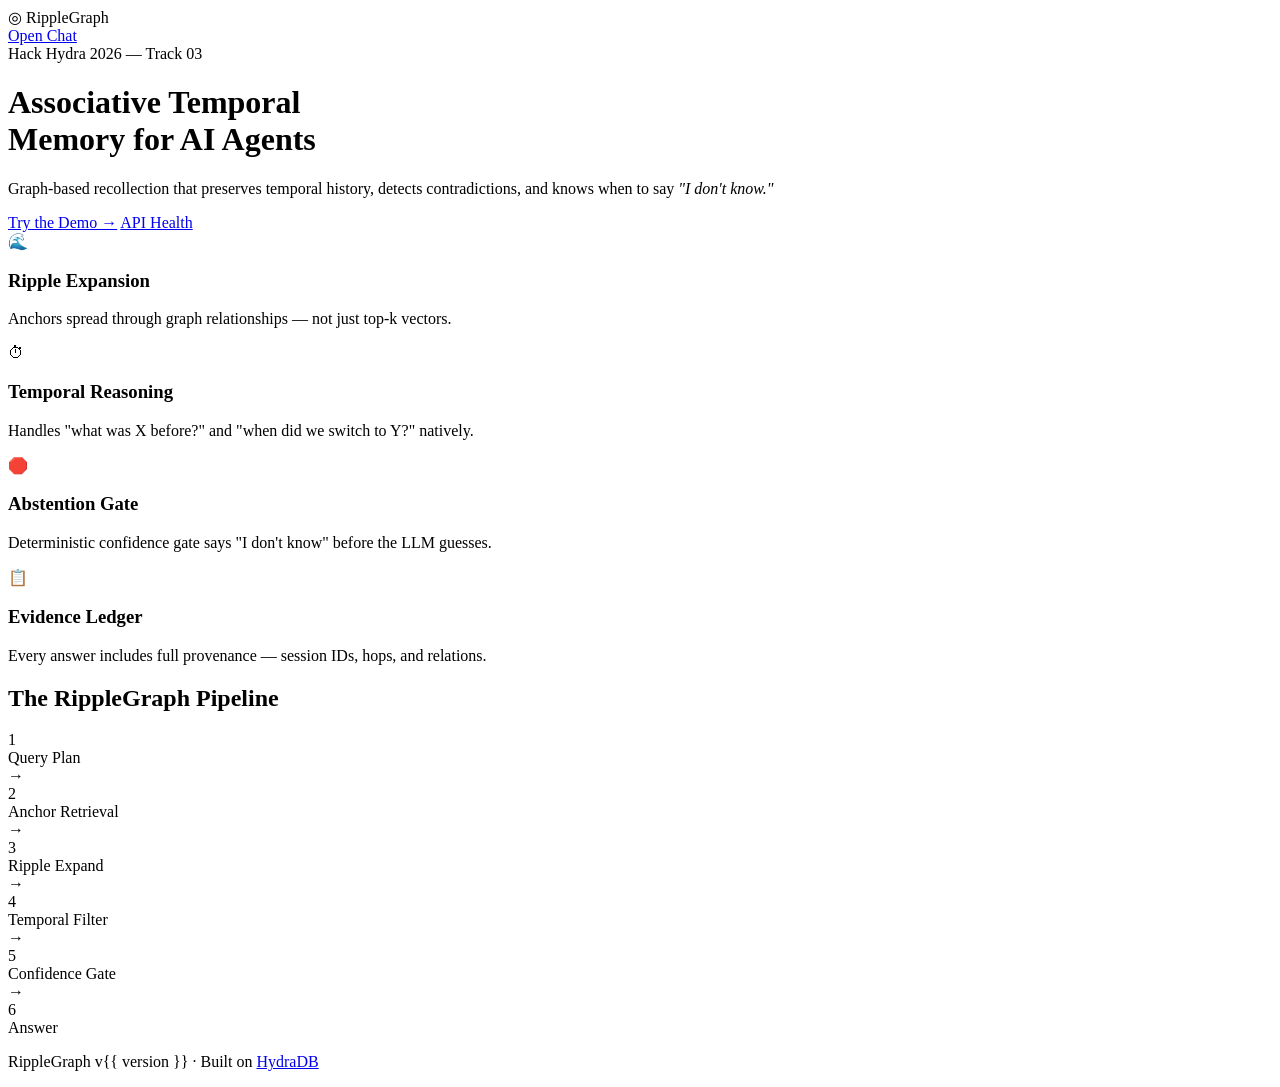
==== src/ripplegraph/api/templates/index.html @ 95797580 "BUILD complete" ====
<!DOCTYPE html>
<html lang="en">
<head>
    <meta charset="UTF-8">
    <meta name="viewport" content="width=device-width, initial-scale=1.0">
    <title>RippleGraph — Associative Temporal Memory</title>
    <meta name="description" content="RippleGraph: Associative Temporal Memory for Long-Running AI Agents. Graph-based cross-session memory retrieval.">
    <link rel="preconnect" href="https://fonts.googleapis.com">
    <link href="https://fonts.googleapis.com/css2?family=Inter:wght@300;400;500;600;700&display=swap" rel="stylesheet">
    <link rel="stylesheet" href="/static/style.css">
</head>
<body>
    <div class="landing">
        <nav class="nav">
            <div class="nav-brand">
                <span class="logo-icon">◎</span>
                <span class="logo-text">RippleGraph</span>
            </div>
            <div class="nav-links">
                <a href="/chat" class="btn btn-primary">Open Chat</a>
            </div>
        </nav>

        <main class="hero">
            <div class="hero-badge">Hack Hydra 2026 — Track 03</div>
            <h1>Associative Temporal<br>Memory for AI Agents</h1>
            <p class="hero-sub">
                Graph-based recollection that preserves temporal history, 
                detects contradictions, and knows when to say <em>"I don't know."</em>
            </p>
            <div class="hero-actions">
                <a href="/chat" class="btn btn-hero">Try the Demo →</a>
                <a href="/health" class="btn btn-outline">API Health</a>
            </div>

            <div class="features-grid">
                <div class="feature-card">
                    <div class="feature-icon">🌊</div>
                    <h3>Ripple Expansion</h3>
                    <p>Anchors spread through graph relationships — not just top-k vectors.</p>
                </div>
                <div class="feature-card">
                    <div class="feature-icon">⏱</div>
                    <h3>Temporal Reasoning</h3>
                    <p>Handles "what was X before?" and "when did we switch to Y?" natively.</p>
                </div>
                <div class="feature-card">
                    <div class="feature-icon">🛑</div>
                    <h3>Abstention Gate</h3>
                    <p>Deterministic confidence gate says "I don't know" before the LLM guesses.</p>
                </div>
                <div class="feature-card">
                    <div class="feature-icon">📋</div>
                    <h3>Evidence Ledger</h3>
                    <p>Every answer includes full provenance — session IDs, hops, and relations.</p>
                </div>
            </div>

            <div class="pipeline-section">
                <h2>The RippleGraph Pipeline</h2>
                <div class="pipeline">
                    <div class="pipeline-step">
                        <div class="step-num">1</div>
                        <div class="step-label">Query Plan</div>
                    </div>
                    <div class="pipeline-arrow">→</div>
                    <div class="pipeline-step">
                        <div class="step-num">2</div>
                        <div class="step-label">Anchor Retrieval</div>
                    </div>
                    <div class="pipeline-arrow">→</div>
                    <div class="pipeline-step">
                        <div class="step-num">3</div>
                        <div class="step-label">Ripple Expand</div>
                    </div>
                    <div class="pipeline-arrow">→</div>
                    <div class="pipeline-step">
                        <div class="step-num">4</div>
                        <div class="step-label">Temporal Filter</div>
                    </div>
                    <div class="pipeline-arrow">→</div>
                    <div class="pipeline-step">
                        <div class="step-num">5</div>
                        <div class="step-label">Confidence Gate</div>
                    </div>
                    <div class="pipeline-arrow">→</div>
                    <div class="pipeline-step">
                        <div class="step-num">6</div>
                        <div class="step-label">Answer</div>
                    </div>
                </div>
            </div>
        </main>

        <footer class="footer">
            <p>RippleGraph v{{ version }} · Built on <a href="https://hydradb.com" target="_blank">HydraDB</a></p>
        </footer>
    </div>
</body>
</html>
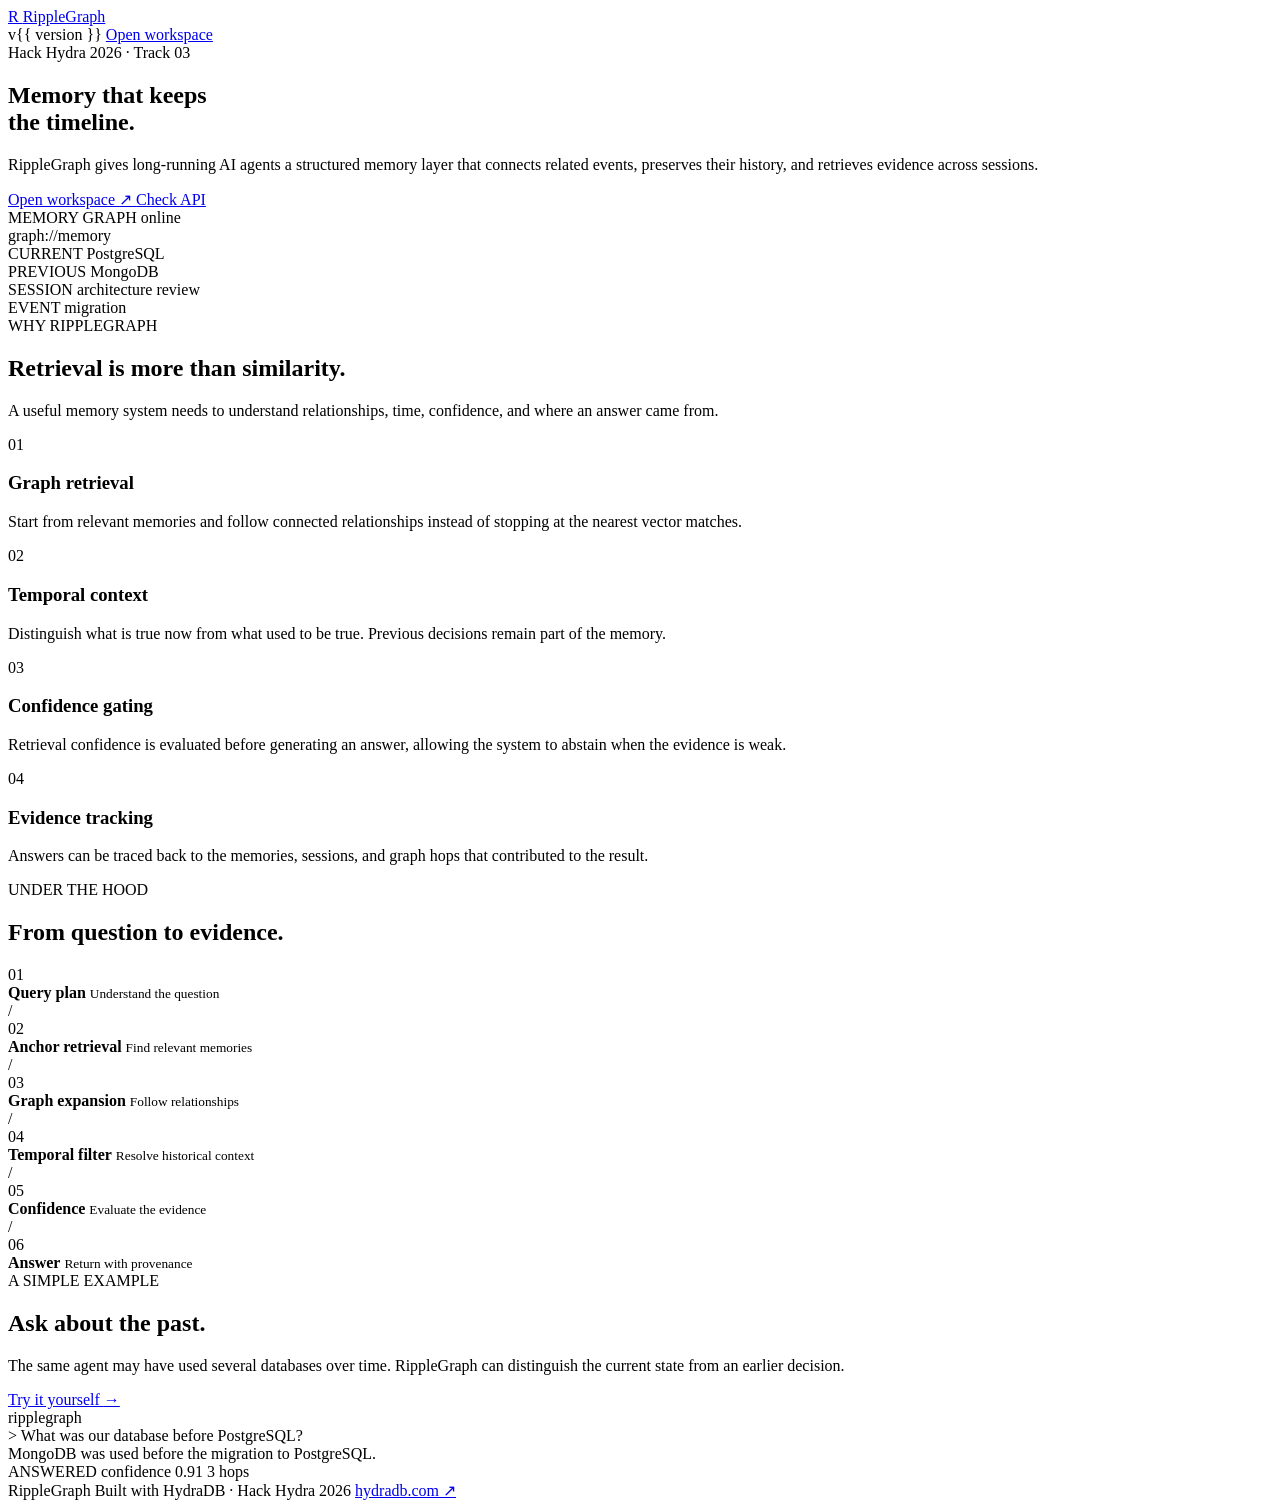
==== commit 8261f1fa: "feat: implement FastAPI service with graph-based associative retrieval and ingestion pipeline" ====
--- a/src/ripplegraph/api/templates/index.html
+++ b/src/ripplegraph/api/templates/index.html
@@ -3,98 +3,416 @@
 <head>
     <meta charset="UTF-8">
     <meta name="viewport" content="width=device-width, initial-scale=1.0">
-    <title>RippleGraph — Associative Temporal Memory</title>
-    <meta name="description" content="RippleGraph: Associative Temporal Memory for Long-Running AI Agents. Graph-based cross-session memory retrieval.">
+
+    <title>RippleGraph</title>
+
+    <meta
+        name="description"
+        content="RippleGraph is a graph-based temporal memory system for long-running AI agents."
+    >
+
     <link rel="preconnect" href="https://fonts.googleapis.com">
-    <link href="https://fonts.googleapis.com/css2?family=Inter:wght@300;400;500;600;700&display=swap" rel="stylesheet">
+    <link
+        href="https://fonts.googleapis.com/css2?family=DM+Sans:wght@400;500;600;700&family=JetBrains+Mono:wght@400;500&display=swap"
+        rel="stylesheet"
+    >
+
     <link rel="stylesheet" href="/static/style.css">
 </head>
+
 <body>
-    <div class="landing">
-        <nav class="nav">
-            <div class="nav-brand">
-                <span class="logo-icon">◎</span>
-                <span class="logo-text">RippleGraph</span>
-            </div>
-            <div class="nav-links">
-                <a href="/chat" class="btn btn-primary">Open Chat</a>
-            </div>
-        </nav>
-
-        <main class="hero">
-            <div class="hero-badge">Hack Hydra 2026 — Track 03</div>
-            <h1>Associative Temporal<br>Memory for AI Agents</h1>
-            <p class="hero-sub">
-                Graph-based recollection that preserves temporal history, 
-                detects contradictions, and knows when to say <em>"I don't know."</em>
-            </p>
-            <div class="hero-actions">
-                <a href="/chat" class="btn btn-hero">Try the Demo →</a>
-                <a href="/health" class="btn btn-outline">API Health</a>
-            </div>
-
-            <div class="features-grid">
-                <div class="feature-card">
-                    <div class="feature-icon">🌊</div>
-                    <h3>Ripple Expansion</h3>
-                    <p>Anchors spread through graph relationships — not just top-k vectors.</p>
-                </div>
-                <div class="feature-card">
-                    <div class="feature-icon">⏱</div>
-                    <h3>Temporal Reasoning</h3>
-                    <p>Handles "what was X before?" and "when did we switch to Y?" natively.</p>
-                </div>
-                <div class="feature-card">
-                    <div class="feature-icon">🛑</div>
-                    <h3>Abstention Gate</h3>
-                    <p>Deterministic confidence gate says "I don't know" before the LLM guesses.</p>
-                </div>
-                <div class="feature-card">
-                    <div class="feature-icon">📋</div>
-                    <h3>Evidence Ledger</h3>
-                    <p>Every answer includes full provenance — session IDs, hops, and relations.</p>
-                </div>
-            </div>
-
-            <div class="pipeline-section">
-                <h2>The RippleGraph Pipeline</h2>
-                <div class="pipeline">
-                    <div class="pipeline-step">
-                        <div class="step-num">1</div>
-                        <div class="step-label">Query Plan</div>
-                    </div>
-                    <div class="pipeline-arrow">→</div>
-                    <div class="pipeline-step">
-                        <div class="step-num">2</div>
-                        <div class="step-label">Anchor Retrieval</div>
-                    </div>
-                    <div class="pipeline-arrow">→</div>
-                    <div class="pipeline-step">
-                        <div class="step-num">3</div>
-                        <div class="step-label">Ripple Expand</div>
-                    </div>
-                    <div class="pipeline-arrow">→</div>
-                    <div class="pipeline-step">
-                        <div class="step-num">4</div>
-                        <div class="step-label">Temporal Filter</div>
-                    </div>
-                    <div class="pipeline-arrow">→</div>
-                    <div class="pipeline-step">
-                        <div class="step-num">5</div>
-                        <div class="step-label">Confidence Gate</div>
-                    </div>
-                    <div class="pipeline-arrow">→</div>
-                    <div class="pipeline-step">
-                        <div class="step-num">6</div>
-                        <div class="step-label">Answer</div>
-                    </div>
-                </div>
-            </div>
-        </main>
-
-        <footer class="footer">
-            <p>RippleGraph v{{ version }} · Built on <a href="https://hydradb.com" target="_blank">HydraDB</a></p>
-        </footer>
-    </div>
+
+<div class="site">
+
+    <!-- Navigation -->
+    <header class="site-nav">
+
+        <a href="/" class="brand">
+            <span class="brand-mark">
+                R
+            </span>
+
+            <span class="brand-name">
+                RippleGraph
+            </span>
+        </a>
+
+        <div class="nav-right">
+            <span class="nav-version">
+                v{{ version }}
+            </span>
+
+            <a href="/chat" class="nav-link">
+                Open workspace
+            </a>
+        </div>
+
+    </header>
+
+
+    <!-- Main -->
+    <main>
+
+        <!-- Hero -->
+        <section class="hero-section">
+
+            <div class="hero-copy">
+
+                <div class="eyebrow">
+                    <span class="eyebrow-dot"></span>
+                    Hack Hydra 2026 · Track 03
+                </div>
+
+                <h1>
+                    Memory that keeps<br>
+                    the <span>timeline</span>.
+                </h1>
+
+                <p class="hero-description">
+                    RippleGraph gives long-running AI agents a structured memory
+                    layer that connects related events, preserves their history,
+                    and retrieves evidence across sessions.
+                </p>
+
+                <div class="hero-actions">
+
+                    <a href="/chat" class="primary-action">
+                        Open workspace
+                        <span>↗</span>
+                    </a>
+
+                    <a href="/health" class="secondary-action">
+                        Check API
+                    </a>
+
+                </div>
+
+            </div>
+
+
+            <!-- Small architecture preview -->
+            <div class="architecture-preview">
+
+                <div class="preview-header">
+
+                    <div>
+                        <span class="preview-label">MEMORY GRAPH</span>
+                        <span class="preview-status">
+                            <span></span>
+                            online
+                        </span>
+                    </div>
+
+                    <span class="preview-code">
+                        graph://memory
+                    </span>
+
+                </div>
+
+
+                <div class="graph-preview">
+
+                    <div class="graph-line line-one"></div>
+                    <div class="graph-line line-two"></div>
+                    <div class="graph-line line-three"></div>
+
+                    <div class="graph-node node-main">
+                        <span class="node-type">CURRENT</span>
+                        PostgreSQL
+                    </div>
+
+                    <div class="graph-node node-left">
+                        <span class="node-type">PREVIOUS</span>
+                        MongoDB
+                    </div>
+
+                    <div class="graph-node node-right">
+                        <span class="node-type">SESSION</span>
+                        architecture review
+                    </div>
+
+                    <div class="graph-node node-bottom">
+                        <span class="node-type">EVENT</span>
+                        migration
+                    </div>
+
+                </div>
+
+            </div>
+
+        </section>
+
+
+        <!-- What it does -->
+        <section class="section">
+
+            <div class="section-heading">
+
+                <span class="section-kicker">
+                    WHY RIPPLEGRAPH
+                </span>
+
+                <h2>
+                    Retrieval is more than similarity.
+                </h2>
+
+                <p>
+                    A useful memory system needs to understand relationships,
+                    time, confidence, and where an answer came from.
+                </p>
+
+            </div>
+
+
+            <div class="capabilities">
+
+                <article class="capability">
+
+                    <div class="capability-number">
+                        01
+                    </div>
+
+                    <div>
+                        <h3>Graph retrieval</h3>
+
+                        <p>
+                            Start from relevant memories and follow connected
+                            relationships instead of stopping at the nearest
+                            vector matches.
+                        </p>
+                    </div>
+
+                </article>
+
+
+                <article class="capability">
+
+                    <div class="capability-number">
+                        02
+                    </div>
+
+                    <div>
+                        <h3>Temporal context</h3>
+
+                        <p>
+                            Distinguish what is true now from what used to be
+                            true. Previous decisions remain part of the memory.
+                        </p>
+                    </div>
+
+                </article>
+
+
+                <article class="capability">
+
+                    <div class="capability-number">
+                        03
+                    </div>
+
+                    <div>
+                        <h3>Confidence gating</h3>
+
+                        <p>
+                            Retrieval confidence is evaluated before generating
+                            an answer, allowing the system to abstain when the
+                            evidence is weak.
+                        </p>
+                    </div>
+
+                </article>
+
+
+                <article class="capability">
+
+                    <div class="capability-number">
+                        04
+                    </div>
+
+                    <div>
+                        <h3>Evidence tracking</h3>
+
+                        <p>
+                            Answers can be traced back to the memories, sessions,
+                            and graph hops that contributed to the result.
+                        </p>
+                    </div>
+
+                </article>
+
+            </div>
+
+        </section>
+
+
+        <!-- Pipeline -->
+        <section class="section pipeline-section">
+
+            <div class="section-heading">
+
+                <span class="section-kicker">
+                    UNDER THE HOOD
+                </span>
+
+                <h2>
+                    From question to evidence.
+                </h2>
+
+            </div>
+
+
+            <div class="pipeline">
+
+                <div class="pipeline-item">
+                    <span class="pipeline-index">01</span>
+                    <div>
+                        <strong>Query plan</strong>
+                        <small>Understand the question</small>
+                    </div>
+                </div>
+
+                <span class="pipeline-separator">/</span>
+
+                <div class="pipeline-item">
+                    <span class="pipeline-index">02</span>
+                    <div>
+                        <strong>Anchor retrieval</strong>
+                        <small>Find relevant memories</small>
+                    </div>
+                </div>
+
+                <span class="pipeline-separator">/</span>
+
+                <div class="pipeline-item">
+                    <span class="pipeline-index">03</span>
+                    <div>
+                        <strong>Graph expansion</strong>
+                        <small>Follow relationships</small>
+                    </div>
+                </div>
+
+                <span class="pipeline-separator">/</span>
+
+                <div class="pipeline-item">
+                    <span class="pipeline-index">04</span>
+                    <div>
+                        <strong>Temporal filter</strong>
+                        <small>Resolve historical context</small>
+                    </div>
+                </div>
+
+                <span class="pipeline-separator">/</span>
+
+                <div class="pipeline-item">
+                    <span class="pipeline-index">05</span>
+                    <div>
+                        <strong>Confidence</strong>
+                        <small>Evaluate the evidence</small>
+                    </div>
+                </div>
+
+                <span class="pipeline-separator">/</span>
+
+                <div class="pipeline-item pipeline-final">
+                    <span class="pipeline-index">06</span>
+                    <div>
+                        <strong>Answer</strong>
+                        <small>Return with provenance</small>
+                    </div>
+                </div>
+
+            </div>
+
+        </section>
+
+
+        <!-- Example -->
+        <section class="section example-section">
+
+            <div class="example-copy">
+
+                <span class="section-kicker">
+                    A SIMPLE EXAMPLE
+                </span>
+
+                <h2>
+                    Ask about the past.
+                </h2>
+
+                <p>
+                    The same agent may have used several databases over time.
+                    RippleGraph can distinguish the current state from an
+                    earlier decision.
+                </p>
+
+                <a href="/chat" class="text-link">
+                    Try it yourself <span>→</span>
+                </a>
+
+            </div>
+
+
+            <div class="example-terminal">
+
+                <div class="terminal-bar">
+
+                    <span></span>
+                    <span></span>
+                    <span></span>
+
+                    <label>
+                        ripplegraph
+                    </label>
+
+                </div>
+
+                <div class="terminal-body">
+
+                    <div class="terminal-line">
+                        <span class="terminal-prompt">&gt;</span>
+                        What was our database before PostgreSQL?
+                    </div>
+
+                    <div class="terminal-response">
+                        MongoDB was used before the migration to PostgreSQL.
+                    </div>
+
+                    <div class="terminal-meta">
+                        <span>ANSWERED</span>
+                        <span>confidence 0.91</span>
+                        <span>3 hops</span>
+                    </div>
+
+                </div>
+
+            </div>
+
+        </section>
+
+    </main>
+
+
+    <!-- Footer -->
+    <footer class="site-footer">
+
+        <span>
+            RippleGraph
+        </span>
+
+        <span>
+            Built with HydraDB · Hack Hydra 2026
+        </span>
+
+        <a
+            href="https://hydradb.com"
+            target="_blank"
+            rel="noopener noreferrer"
+        >
+            hydradb.com ↗
+        </a>
+
+    </footer>
+
+</div>
+
 </body>
-</html>
+</html>
